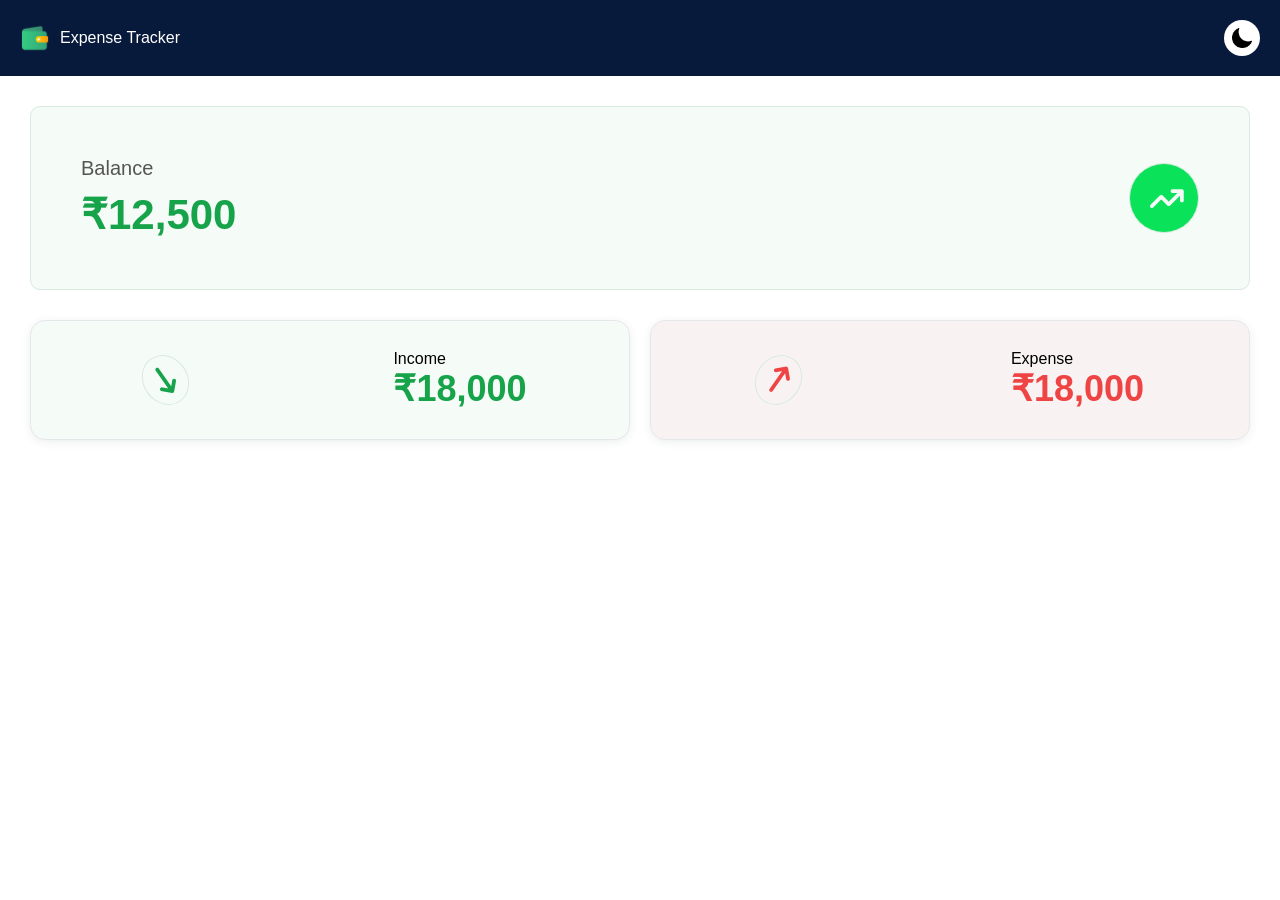
==== Expense_tracker/index.html @ c4c7c443 "added ui upto income and expenses" ====
<!DOCTYPE html>
<html lang="en">
<head>
    <meta charset="UTF-8">
    <meta name="viewport" content="width=device-width, initial-scale=1.0">
    <title>Expense Tracker</title>
    <link rel="stylesheet" href="index.css">
    <link rel="stylesheet"
href="https://cdnjs.cloudflare.com/ajax/libs/font-awesome/6.5.2/css/all.min.css">
</head>
<body>
    <header class="head-section">
        <div class="logo-section">
            <img src="images/wallet.png" alt="">
            Expense Tracker
        </div>
        <button class="mode-theme-section">
        <img src="images/half-moon.png" alt="">
        </button>
    </header>
    <main>
        <section class="balance-section">
            <div class="balance-card">
                <div class="balance-info">
                    <p class="balance-title">Balance
                    </p>
                    <h1>&#8377;12,500</h1>
                </div>
                <div class="balance-icon">
                     <i class="fa-solid fa-arrow-trend-up"></i>
                 </div>
            </div>
        </section>
        <section class="income-expense-section">
            <div class="income-card">
                <div class="income-icon">
                    <i class="fa-solid fa-arrow-down-long"></i>
                </div>
                <div class="income-info">
                    <p>Income</p>
                    <h1 class="income">&#8377;18,000</h1>
                </div>
            </div>
            <div class="expense-card">
                <div class="expense-icon">
                    <i class="fa-solid fa-arrow-up-long"></i>
                </div>
                <div class="expense-info">
                    <p>Expense</p>
                    <h1 class="income">&#8377;18,000</h1>
                </div>
            </div>
        </section>
    </main>
</body>
</html>
---- Expense_tracker/index.css ----
*{
    margin: 0px;
    padding: 0px;
    font-family: Arial, Helvetica, sans-serif;
    box-sizing: border-box; 
    /* transition: 1s; */
    
}
body{
    background: #ffffff95;

}
.head-section{
    display: flex;
    justify-content: space-between;
    padding: 20px;
    background-color: #081a3c;
    color: white;
    font-weight: 500;
    /* transition: 0.5s; */
}
.logo-section{
    display: flex;
    align-items: center;
    gap: 10px;
}
.logo-section img{
    width: 30px

}

.mode-theme-section{
    width: 36px;
    height: 36px;
    border: none;
    border-radius: 50%;
    background-color: #ffffff;
    cursor: pointer;
    display: flex;
    align-items: center;
    justify-content: center;
}
.mode-theme-section img{
    width: 20px;
}
.mode-theme-section:hover{
    background-color: #e8eef8;
}
.balance-section{
    margin: 30px;
    background-color: #f5fbf7;
    border: 1px solid #d8eadf;
    border-radius: 10px;
    transition: all 0.3s ease;
}
.balance-section:hover{
    transform: translateY(-4px);
    box-shadow: 0 8px 20px rgba(0,0,0,0.12);
}
.balance-card{
    padding: 50px;
    display: flex;
    align-items: center;
    justify-content: space-between;


}
.balance-title{
    color: #555;
    font-size: 20px;
    margin-bottom: 10px;
    
}
.balance-card h1{
    color: #16a34a;
    font-size: 42px;
}
.balance-icon{
    width: 70px;
    height: 70px;
    padding: 20px;
    background-color: #f5fbf7;
    border: 1px solid #d8eadf;
    border-radius: 50%;
     background-color: #09e259;
}

.balance-icon i{
    color: #f5fbf7;
    font-size: 30px;
}
.income-expense-section{
    display: flex;
    gap: 20px;
    margin: 20px 30px 0;
    align-items: center;
    
}

.income-card,
.expense-card{
    flex: 1;
    height: 120px;
    /* background-color: white; */
    border-radius: 15px;

    border: 1px solid #e5e7eb;

    box-shadow: 0 2px 10px rgba(2, 55, 33, 0.08);

    transition: all 0.3s ease;
    cursor: pointer;

}
.income-card{
    background-color: #f5fbf7;
    display: flex;
    align-items: center;
    justify-content: space-around;

}
.expense-card{
    background-color: rgba(163, 58, 58, 0.062);
    display: flex;
    align-items: center;
    justify-content: space-around;
}
 
.income-card:hover,
.expense-card:hover{
    transform: translateY(-4px);
    box-shadow: 0 8px 20px rgba(151, 1, 1, 0.236);
}
.income-icon i{
    transform:  rotate(-35deg);
    font-size: 30px;
    color: #eaf4ee;
    padding: 10px;
    /* border: 2px solid black; */
    border-radius: 50%;
    color: #16a34a;
   background-color: #f5fbf7;
    border: 1px solid #d8eadf;
    /* background-color: #09e259; */
    margin-left: 10px;
}
.income-info h1{
    color: #16a34a;
    font-size: 36px;
}
/* .inc */
.expense-icon i{
    color: #ef4444;
    transform: rotate(35deg);
    font-size: 30px;
    padding: 10px;
    border-radius: 50%;
    border: 1px solid #d8eadf;
}

.expense-info h1{
    color: #ef4444;
    font-size: 36px;
}


 @media (max-width: 600px){
    .head-section{ 
        padding: 20px;
    }

    .balance-section{
        margin: 50px;
    }

    .balance-card{
        padding: 50px;
    }
    .balance-card h1{
        font-size:35px;
    }

    .balance-icon{
        width: 58px;
        height: 58px;
        padding: 15px;
    }

    .income-expense-section{
        flex-direction: column;
        margin: 20px;
    }

    .income-card,
    .expense-card{
        width: 80%;
        min-height: 110px;
    }

    .income-info h1,
    .expense-info h1{
        font-size: 32px;
    }
}
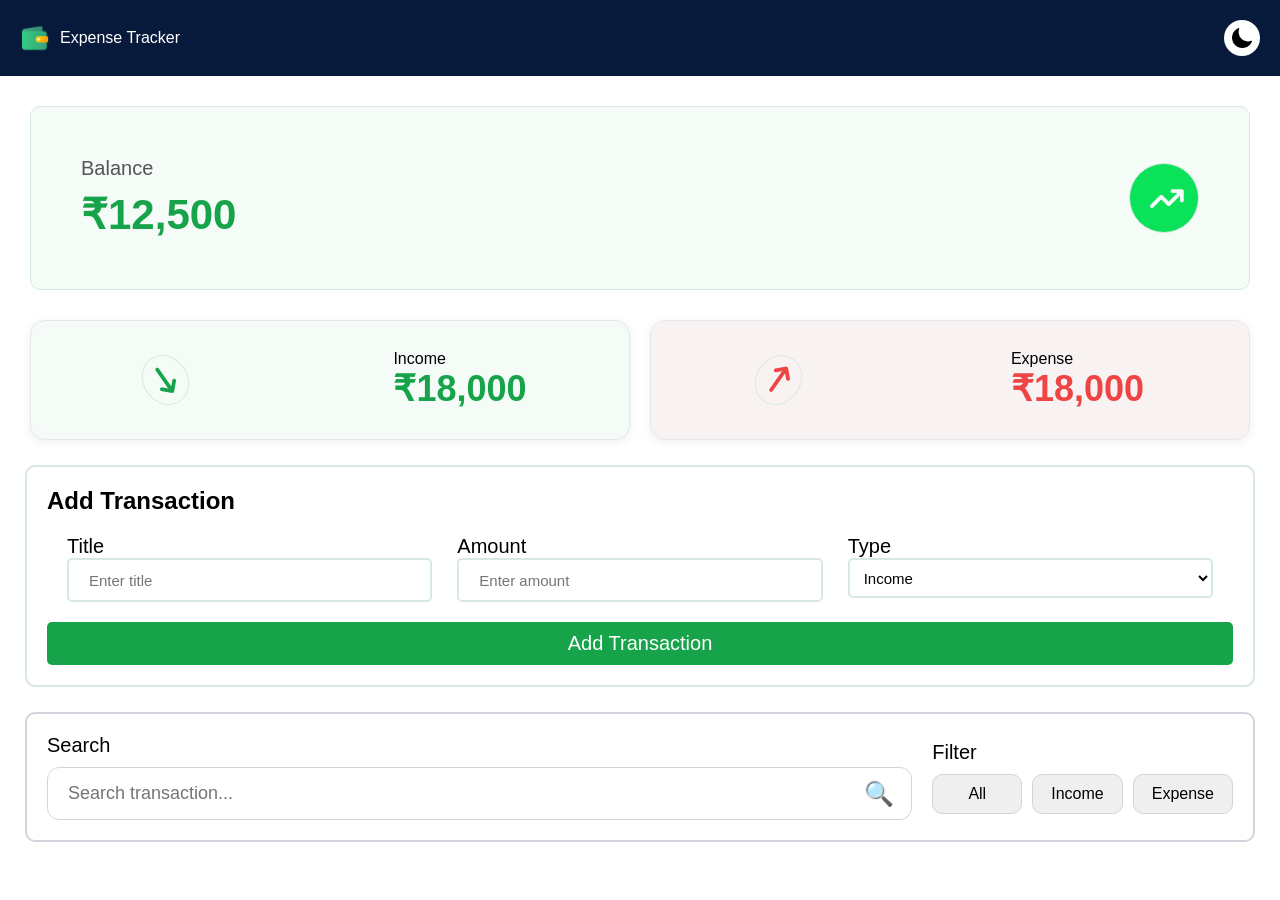
==== commit d02bd471: "Fix responsive expense tracker form and search filters" ====
--- a/Expense_tracker/index.html
+++ b/Expense_tracker/index.html
@@ -1,13 +1,14 @@
 <!DOCTYPE html>
 <html lang="en">
+
 <head>
     <meta charset="UTF-8">
     <meta name="viewport" content="width=device-width, initial-scale=1.0">
     <title>Expense Tracker</title>
     <link rel="stylesheet" href="index.css">
-    <link rel="stylesheet"
-href="https://cdnjs.cloudflare.com/ajax/libs/font-awesome/6.5.2/css/all.min.css">
+    <link rel="stylesheet" href="https://cdnjs.cloudflare.com/ajax/libs/font-awesome/6.5.2/css/all.min.css">
 </head>
+
 <body>
     <header class="head-section">
         <div class="logo-section">
@@ -15,7 +16,7 @@
             Expense Tracker
         </div>
         <button class="mode-theme-section">
-        <img src="images/half-moon.png" alt="">
+            <img src="images/half-moon.png" alt="">
         </button>
     </header>
     <main>
@@ -27,8 +28,8 @@
                     <h1>&#8377;12,500</h1>
                 </div>
                 <div class="balance-icon">
-                     <i class="fa-solid fa-arrow-trend-up"></i>
-                 </div>
+                    <i class="fa-solid fa-arrow-trend-up"></i>
+                </div>
             </div>
         </section>
         <section class="income-expense-section">
@@ -51,6 +52,48 @@
                 </div>
             </div>
         </section>
+
+        <section class="Add-section">
+            <div class="transaction-container">
+                <h2 class="heading">Add Transaction</h2>
+                <div class="transaction-data">
+                    <div class="Transaction-title">
+                        <p>Title</p>
+                        <input type="text" placeholder="Enter title">
+                    </div>
+                    <div class="Transaction-Amount">
+                        <p>Amount</p>
+                        <input type="text" placeholder="Enter amount">
+                    </div>
+                    <div class="Transaction-type">
+                        <p>Type</p>
+                        <label for="type"></label>
+                        <select id="type" name="type">
+                            <option value="income">Income</option>
+                            <option value="expense">Expense</option>
+                        </select>
+                    </div>
+                </div>
+                <button class="transaction">Add Transaction</button>
+            </div>
+        </section>
+        <section class="search-section">
+            <div class="search-container">
+                <label >Search</label>
+                <div class="search-box">
+                    <input type="text" placeholder="Search transaction...">
+                    <span class="icon">🔍</span>
+                </div>
+            </div>  
+            <div class="filter-buttons">
+                <p>Filter</p>
+                <div class="buttons">
+                    <button class="All-button">All</button>
+                    <button class="Income">Income</button>
+                    <button class="Expense">Expense</button>
+                </div>
+            </div>
+        </section>
     </main>
 </body>
-</html>
+</html>
--- a/Expense_tracker/index.css
+++ b/Expense_tracker/index.css
@@ -163,7 +163,177 @@
     font-size: 36px;
 }
 
-
+.transaction-container{
+    display: flex;
+    flex-direction: column;
+    /* align-items: center; */
+    padding: 20px;
+    margin: 25px;
+    border: 2px solid #d8eadf;
+    border-radius: 10px;
+    transition: all 0.4s ease;
+    cursor: pointer;
+}
+.transaction-container:hover{
+    transform: translateY(-4px);
+    box-shadow: 0 8px 20px rgba(151, 1, 1, 0.236);
+}
+
+.transaction-data{
+    justify-content: space-around;
+    padding: 10px;
+    display: flex;
+    gap: 5px;
+    flex-wrap: wrap;
+}
+
+.Transaction-title{
+    font-size: 20px;
+    padding: 10px;
+
+}
+.Transaction-title,
+.Transaction-Amount,
+.Transaction-type{
+    flex: 1 1 220px;
+}
+
+.Transaction-title input,.Transaction-Amount input{
+    width: 100%;
+    height: 30px;
+    font-size: 15px;
+    border:2px solid #d8eadf;
+    padding: 20px;
+    border-radius: 5px;
+
+}
+.Transaction-type{
+    font-size: 20px;
+    padding: 10px;
+}
+#type{
+    width: 100%;
+    height: 40px;
+    font-size: 15px;
+    border:2px solid #d8eadf;
+    padding: 8px 10px;
+    border-radius: 5px;
+    background-color: white;
+    cursor: pointer;
+}
+.transaction{
+    font-size: 20px;
+    padding: 10px;
+    color: white;
+    background-color: #16a34a;
+    border: none;
+    border-radius: 5px;
+    font-weight: 500px;
+    transition: all 0.2s;
+}
+.transaction:hover{
+    background-color: #0dda58;
+}
+.Transaction-Amount{
+font-size: 20px;
+padding: 10px;
+
+}
+.search-section{
+    display: flex;
+    align-items: center;
+    gap: 20px;
+    padding: 20px;
+    border: 2px solid #d1d5db;
+    margin: 25px;
+    border-radius: 10px;
+    flex-wrap: wrap;
+    transition: all 0.4s ease;
+}
+.search-section:hover{
+    transform: translateY(-4px);
+    box-shadow: 0 8px 20px rgba(151, 1, 1, 0.236);
+}
+.search-container{
+    flex: 1 1 320px;
+    min-width: 240px;
+}
+.search-container label{
+    display: block;
+    font-size: 20px;
+    margin-bottom: 10px;
+}
+.search-container input{
+    width: 100%;
+    padding: 15px 50px 15px 20px;
+    font-size: 18px;
+    border: 1px solid #d1d5db;
+    border-radius: 12px;
+    outline: none;
+    box-sizing: border-box;
+}
+
+.search-box{
+    position: relative;
+}
+.search-box .icon {
+    position: absolute;
+    right: 18px;
+    top: 50%;
+    transform: translateY(-50%);
+    font-size: 24px;
+    color: #6b7280;
+}
+.filter-buttons{
+    display: flex;
+    flex-direction: column;
+    font-size: 20px;
+    gap: 10px;
+    flex: 0 0 auto;
+}
+.buttons{
+    display: flex;
+    gap: 10px;
+    flex-wrap: wrap;
+}
+.filter-buttons button{
+    font-size: 16px;
+    padding: 10px 18px;
+    min-width: 90px;
+    border-radius: 10px;
+    border: 1px solid #d1d5db;
+    cursor: pointer;
+}
+
+/* .search-container{
+    width: min(500px, calc(100% - 50px));
+    margin: 25px;
+}
+.search-container label{
+    display: block;
+    margin-bottom: 8px;
+    font-size: 20px;
+    font-weight: 500;
+}
+.search-box{
+    display: flex;
+    align-items: center;
+    gap: 10px;
+    border: 2px solid #d8eadf;
+    border-radius: 5px;
+    padding: 0 12px;
+    background-color: white;
+}
+.search-box input{
+    width: 100%;
+    height: 40px;
+    border: none;
+    outline: none;
+    font-size: 15px;
+}
+.search-box .icon{
+    color: #555;
+} */
  @media (max-width: 600px){
     .head-section{ 
         padding: 20px;
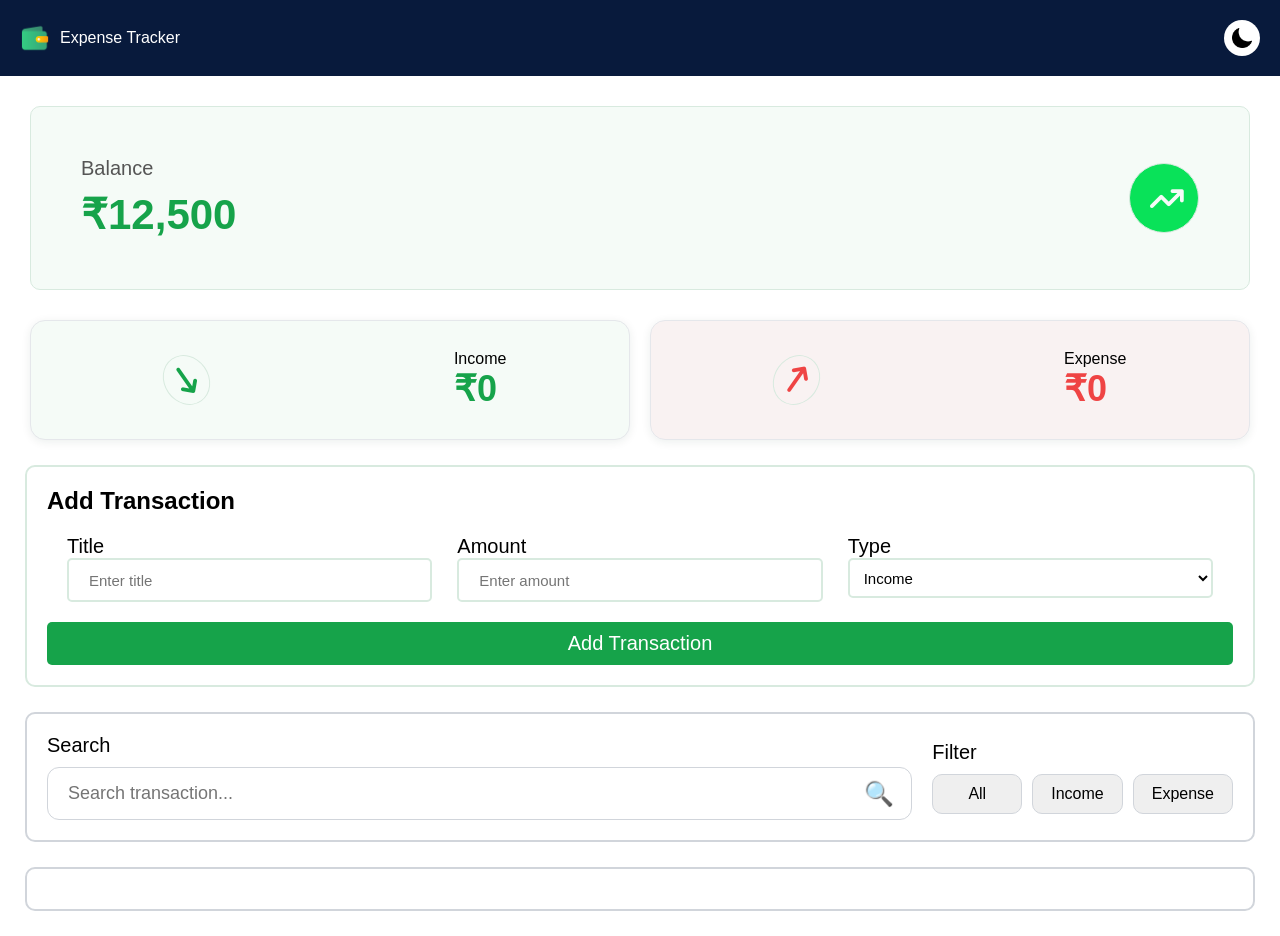
==== commit 1d8d0b5a: "Add transaction feautersa and expense and income info feauters" ====
--- a/Expense_tracker/index.html
+++ b/Expense_tracker/index.html
@@ -48,11 +48,10 @@
                 </div>
                 <div class="expense-info">
                     <p>Expense</p>
-                    <h1 class="income">&#8377;18,000</h1>
+                    <h1 class="expense">&#8377;18,000</h1>
                 </div>
             </div>
         </section>
-
         <section class="Add-section">
             <div class="transaction-container">
                 <h2 class="heading">Add Transaction</h2>
@@ -69,8 +68,8 @@
                         <p>Type</p>
                         <label for="type"></label>
                         <select id="type" name="type">
-                            <option value="income">Income</option>
-                            <option value="expense">Expense</option>
+                            <option value="Income">Income</option>
+                            <option value="Expense">Expense</option>
                         </select>
                     </div>
                 </div>
@@ -79,12 +78,12 @@
         </section>
         <section class="search-section">
             <div class="search-container">
-                <label >Search</label>
+                <label>Search</label>
                 <div class="search-box">
                     <input type="text" placeholder="Search transaction...">
                     <span class="icon">🔍</span>
                 </div>
-            </div>  
+            </div>
             <div class="filter-buttons">
                 <p>Filter</p>
                 <div class="buttons">
@@ -94,6 +93,41 @@
                 </div>
             </div>
         </section>
+        <section class="transactions-data-container">
+            <div class="transaction-1">
+                <div class="transaction-details">
+                    <div class="transaction-icon"><i class="fa-solid fa-sack-dollar"
+                            style="color: rgb(99, 230, 190);"></i></div>
+                    <div class="transaction-data">
+                        Salary<br>
+                        May 20,2024
+                    </div>
+                </div>
+                <div class="transaction-amount">
+                    <p>&#8377;18,000</p>
+                    <button class="delete-transaction">
+                        <i class="fa-solid fa-trash-can"></i>
+                    </button>
+                </div>
+            </div>
+                <div class="transaction-1">
+                <div class="transaction-details">
+                    <div class="transaction-icon"><i class="fa-solid fa-sack-dollar"
+                            style="color: rgb(99, 230, 190);"></i></div>
+                    <div class="transaction-data">
+                        Salary<br>
+                        May 20,2024
+                    </div>
+                </div>
+                <div class="transaction-amount">
+                    <p>&#8377;18,000</p>
+                    <button class="delete-transaction">
+                        <i class="fa-solid fa-trash-can"></i>
+                    </button>
+                </div>
+            </div>
+        </section>
     </main>
+    <script src="index.js"></script>
 </body>
-</html>+</html>
--- a/Expense_tracker/index.css
+++ b/Expense_tracker/index.css
@@ -1,16 +1,18 @@
-*{
+* {
     margin: 0px;
     padding: 0px;
     font-family: Arial, Helvetica, sans-serif;
-    box-sizing: border-box; 
+    box-sizing: border-box;
     /* transition: 1s; */
-    
-}
-body{
+
+}
+
+body {
     background: #ffffff95;
 
 }
-.head-section{
+
+.head-section {
     display: flex;
     justify-content: space-between;
     padding: 20px;
@@ -19,17 +21,18 @@
     font-weight: 500;
     /* transition: 0.5s; */
 }
-.logo-section{
+
+.logo-section {
     display: flex;
     align-items: center;
     gap: 10px;
 }
-.logo-section img{
+
+.logo-section img {
     width: 30px
-
-}
-
-.mode-theme-section{
+}
+
+.mode-theme-section {
     width: 36px;
     height: 36px;
     border: none;
@@ -40,24 +43,29 @@
     align-items: center;
     justify-content: center;
 }
-.mode-theme-section img{
+
+.mode-theme-section img {
     width: 20px;
 }
-.mode-theme-section:hover{
+
+.mode-theme-section:hover {
     background-color: #e8eef8;
 }
-.balance-section{
+
+.balance-section {
     margin: 30px;
     background-color: #f5fbf7;
     border: 1px solid #d8eadf;
     border-radius: 10px;
     transition: all 0.3s ease;
 }
-.balance-section:hover{
-    transform: translateY(-4px);
-    box-shadow: 0 8px 20px rgba(0,0,0,0.12);
-}
-.balance-card{
+
+.balance-section:hover {
+    transform: translateY(-4px);
+    box-shadow: 0 8px 20px rgba(0, 0, 0, 0.12);
+}
+
+.balance-card {
     padding: 50px;
     display: flex;
     align-items: center;
@@ -65,40 +73,44 @@
 
 
 }
-.balance-title{
+
+.balance-title {
     color: #555;
     font-size: 20px;
     margin-bottom: 10px;
-    
-}
-.balance-card h1{
+
+}
+
+.balance-card h1 {
     color: #16a34a;
     font-size: 42px;
 }
-.balance-icon{
+
+.balance-icon {
     width: 70px;
     height: 70px;
     padding: 20px;
     background-color: #f5fbf7;
     border: 1px solid #d8eadf;
     border-radius: 50%;
-     background-color: #09e259;
-}
-
-.balance-icon i{
+    background-color: #09e259;
+}
+
+.balance-icon i {
     color: #f5fbf7;
     font-size: 30px;
 }
-.income-expense-section{
+
+.income-expense-section {
     display: flex;
     gap: 20px;
     margin: 20px 30px 0;
     align-items: center;
-    
+
 }
 
 .income-card,
-.expense-card{
+.expense-card {
     flex: 1;
     height: 120px;
     /* background-color: white; */
@@ -112,44 +124,49 @@
     cursor: pointer;
 
 }
-.income-card{
+
+.income-card {
     background-color: #f5fbf7;
     display: flex;
     align-items: center;
     justify-content: space-around;
 
 }
-.expense-card{
+
+.expense-card {
     background-color: rgba(163, 58, 58, 0.062);
     display: flex;
     align-items: center;
     justify-content: space-around;
 }
- 
+
 .income-card:hover,
-.expense-card:hover{
+.expense-card:hover {
     transform: translateY(-4px);
     box-shadow: 0 8px 20px rgba(151, 1, 1, 0.236);
 }
-.income-icon i{
-    transform:  rotate(-35deg);
+
+.income-icon i {
+    transform: rotate(-35deg);
     font-size: 30px;
     color: #eaf4ee;
     padding: 10px;
     /* border: 2px solid black; */
     border-radius: 50%;
     color: #16a34a;
-   background-color: #f5fbf7;
+    background-color: #f5fbf7;
     border: 1px solid #d8eadf;
     /* background-color: #09e259; */
     margin-left: 10px;
 }
-.income-info h1{
+
+.income-info h1 {
     color: #16a34a;
     font-size: 36px;
 }
+
 /* .inc */
-.expense-icon i{
+.expense-icon i {
     color: #ef4444;
     transform: rotate(35deg);
     font-size: 30px;
@@ -158,12 +175,12 @@
     border: 1px solid #d8eadf;
 }
 
-.expense-info h1{
+.expense-info h1 {
     color: #ef4444;
     font-size: 36px;
 }
 
-.transaction-container{
+.transaction-container {
     display: flex;
     flex-direction: column;
     /* align-items: center; */
@@ -174,12 +191,13 @@
     transition: all 0.4s ease;
     cursor: pointer;
 }
-.transaction-container:hover{
+
+.transaction-container:hover {
     transform: translateY(-4px);
     box-shadow: 0 8px 20px rgba(151, 1, 1, 0.236);
 }
 
-.transaction-data{
+.transaction-data {
     justify-content: space-around;
     padding: 10px;
     display: flex;
@@ -187,41 +205,46 @@
     flex-wrap: wrap;
 }
 
-.Transaction-title{
-    font-size: 20px;
-    padding: 10px;
-
-}
+.Transaction-title {
+    font-size: 20px;
+    padding: 10px;
+
+}
+
 .Transaction-title,
 .Transaction-Amount,
-.Transaction-type{
+.Transaction-type {
     flex: 1 1 220px;
 }
 
-.Transaction-title input,.Transaction-Amount input{
+.Transaction-title input,
+.Transaction-Amount input {
     width: 100%;
     height: 30px;
     font-size: 15px;
-    border:2px solid #d8eadf;
+    border: 2px solid #d8eadf;
     padding: 20px;
     border-radius: 5px;
 
 }
-.Transaction-type{
-    font-size: 20px;
-    padding: 10px;
-}
-#type{
+
+.Transaction-type {
+    font-size: 20px;
+    padding: 10px;
+}
+
+#type {
     width: 100%;
     height: 40px;
     font-size: 15px;
-    border:2px solid #d8eadf;
+    border: 2px solid #d8eadf;
     padding: 8px 10px;
     border-radius: 5px;
     background-color: white;
     cursor: pointer;
 }
-.transaction{
+
+.transaction {
     font-size: 20px;
     padding: 10px;
     color: white;
@@ -231,15 +254,18 @@
     font-weight: 500px;
     transition: all 0.2s;
 }
-.transaction:hover{
+
+.transaction:hover {
     background-color: #0dda58;
 }
-.Transaction-Amount{
-font-size: 20px;
-padding: 10px;
-
-}
-.search-section{
+
+.Transaction-Amount {
+    font-size: 20px;
+    padding: 10px;
+
+}
+
+.search-section {
     display: flex;
     align-items: center;
     gap: 20px;
@@ -250,20 +276,24 @@
     flex-wrap: wrap;
     transition: all 0.4s ease;
 }
-.search-section:hover{
+
+.search-section:hover {
     transform: translateY(-4px);
     box-shadow: 0 8px 20px rgba(151, 1, 1, 0.236);
 }
-.search-container{
+
+.search-container {
     flex: 1 1 320px;
     min-width: 240px;
 }
-.search-container label{
+
+.search-container label {
     display: block;
     font-size: 20px;
     margin-bottom: 10px;
 }
-.search-container input{
+
+.search-container input {
     width: 100%;
     padding: 15px 50px 15px 20px;
     font-size: 18px;
@@ -273,9 +303,10 @@
     box-sizing: border-box;
 }
 
-.search-box{
+.search-box {
     position: relative;
 }
+
 .search-box .icon {
     position: absolute;
     right: 18px;
@@ -284,19 +315,22 @@
     font-size: 24px;
     color: #6b7280;
 }
-.filter-buttons{
+
+.filter-buttons {
     display: flex;
     flex-direction: column;
     font-size: 20px;
     gap: 10px;
     flex: 0 0 auto;
 }
-.buttons{
+
+.buttons {
     display: flex;
     gap: 10px;
     flex-wrap: wrap;
 }
-.filter-buttons button{
+
+.filter-buttons button {
     font-size: 16px;
     padding: 10px 18px;
     min-width: 90px;
@@ -334,41 +368,118 @@
 .search-box .icon{
     color: #555;
 } */
- @media (max-width: 600px){
-    .head-section{ 
+
+.transactions-data-container {
+    display: flex;
+    align-items: center;
+    gap: 20px;
+    padding: 20px;
+    border: 2px solid #d1d5db;
+    margin: 25px;
+    border-radius: 10px;
+    flex-wrap: wrap;
+    transition: all 0.4s ease;
+}
+
+.transactions-data-container:hover {
+    transform: translateY(-4px);
+    box-shadow: 0 8px 20px rgba(151, 1, 1, 0.236);
+}
+
+.transaction-1 {
+    display: flex;
+    align-items: center;
+    justify-content: space-between;
+    width: 100%;
+}
+
+.transaction-details {
+    display: flex;
+    align-items: center;
+    gap: 10px;
+}
+
+.transaction-icon {
+    padding: 10px;
+    background-color: #4bda0d;
+    border-radius: 50%;
+}
+.expenses-icon{
+     padding: 10px;
+    background-color: red;
+    border-radius: 50%;
+}
+.transaction-icon i {
+    color: #34e209;
+}
+
+.transaction-amount {
+    display: flex;
+    align-items: center;
+    gap: 20px;
+    font-size: larger;
+    margin-right: 20px;
+    font-weight: bold;
+}
+
+.transaction-amount p {
+    color: #0dda58;
+}
+
+.delete-transaction {
+    padding: 10px;
+    font-size: 15px;
+    border-radius: 5px;
+    background-color: rgba(163, 58, 58, 0.085);
+    border: none;
+    transition: all 0.4s ease;
+}
+
+.delete-transaction i {
+    color: red;
+
+}
+.delete-transaction:hover {
+    transform: translateY(-4px);
+    box-shadow: 0 8px 20px rgba(151, 1, 1, 0.236);
+}
+
+@media (max-width: 600px) {
+    .head-section {
         padding: 20px;
     }
 
-    .balance-section{
+    .balance-section {
         margin: 50px;
     }
 
-    .balance-card{
+    .balance-card {
         padding: 50px;
     }
-    .balance-card h1{
-        font-size:35px;
-    }
-
-    .balance-icon{
+
+    .balance-card h1 {
+        font-size: 35px;
+    }
+
+    .balance-icon {
         width: 58px;
         height: 58px;
         padding: 15px;
     }
 
-    .income-expense-section{
+    .income-expense-section {
         flex-direction: column;
         margin: 20px;
     }
 
     .income-card,
-    .expense-card{
+    .expense-card {
         width: 80%;
         min-height: 110px;
     }
 
     .income-info h1,
-    .expense-info h1{
+    .expense-info h1 {
         font-size: 32px;
     }
-} 
+}
